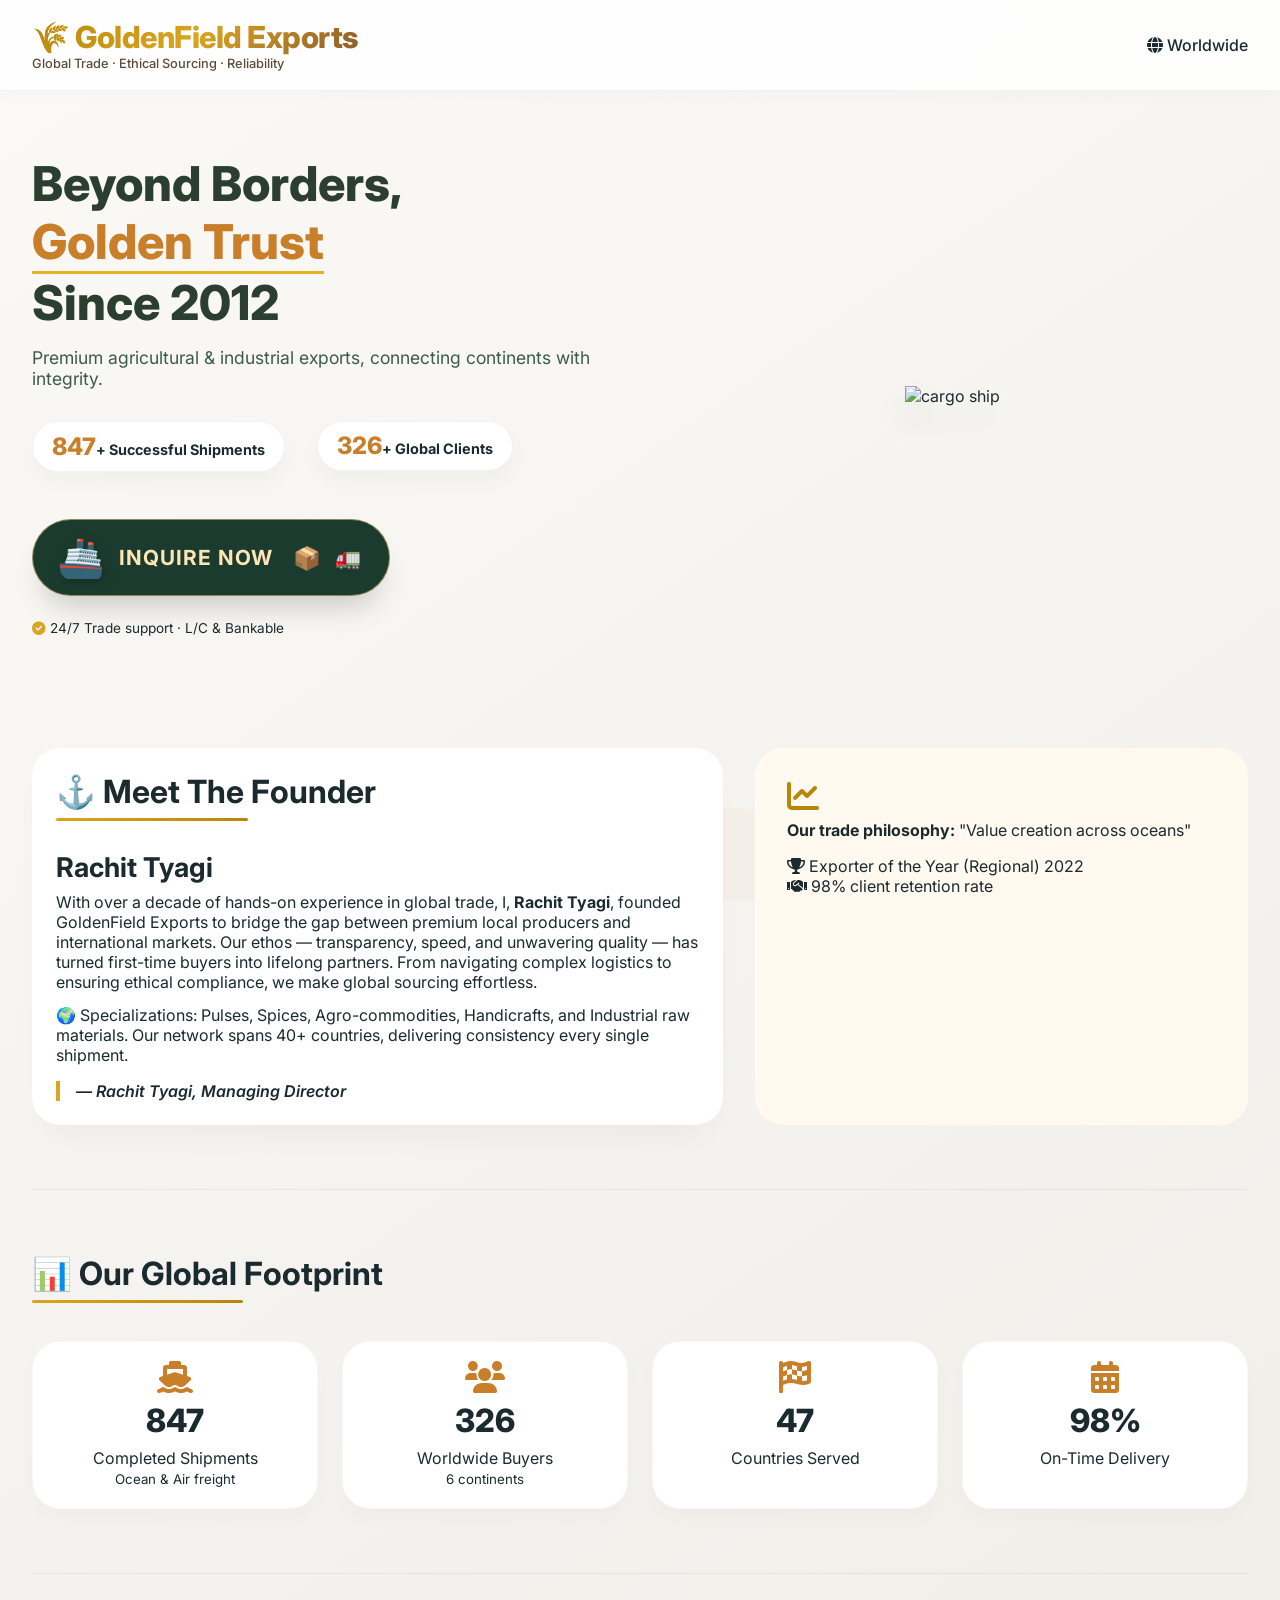
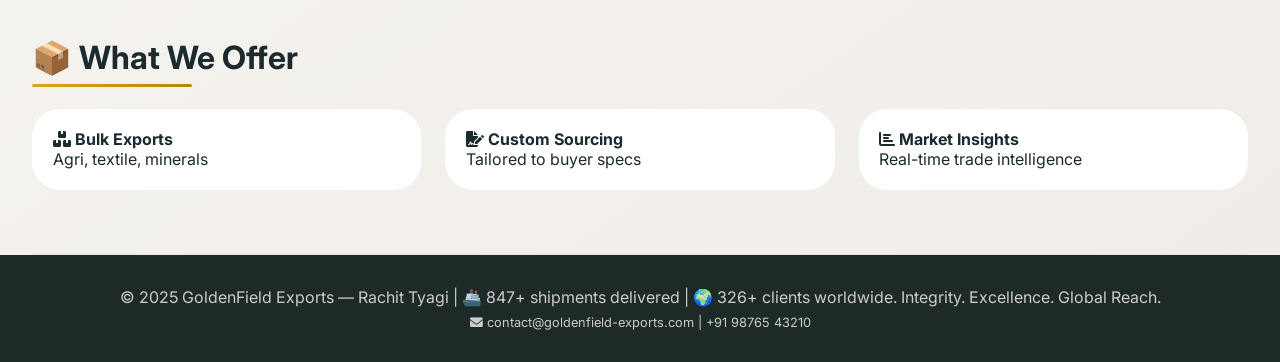
==== index.html @ 9e837b64 "Rename deepseek_html_20260508_347668.html to index.html" ====
<!DOCTYPE html>
<html lang="en">
<head>
  <meta charset="UTF-8">
  <meta name="viewport" content="width=device-width, initial-scale=1.0, user-scalable=yes">
  <title>GoldenField Exports | Global Trade Excellence</title>
  <!-- Google Fonts & basic styling -->
  <link href="https://fonts.googleapis.com/css2?family=Inter:opsz,wght@14..32,300;14..32,400;14..32,600;14..32,700;14..32,800&display=swap" rel="stylesheet">
  <link rel="stylesheet" href="https://cdnjs.cloudflare.com/ajax/libs/font-awesome/6.0.0-beta3/css/all.min.css">
  <style>
    * {
      margin: 0;
      padding: 0;
      box-sizing: border-box;
    }

    body {
      font-family: 'Inter', sans-serif;
      background: linear-gradient(145deg, #faf9f6 0%, #f0ede8 100%);
      color: #1a2a2f;
      scroll-behavior: smooth;
      overflow-x: hidden;
    }

    /* custom container */
    .container {
      max-width: 1280px;
      margin: 0 auto;
      padding: 0 2rem;
    }

    /* animated background waves */
    .wave-bg {
      position: fixed;
      bottom: 0;
      left: 0;
      width: 100%;
      height: 220px;
      z-index: -1;
      opacity: 0.3;
      pointer-events: none;
    }

    /* header */
    .header {
      padding: 1.2rem 0;
      background: rgba(255, 255, 255, 0.85);
      backdrop-filter: blur(10px);
      box-shadow: 0 4px 20px rgba(0,0,0,0.02);
      position: sticky;
      top: 0;
      z-index: 100;
      border-bottom: 1px solid rgba(0,0,0,0.05);
    }

    .logo-area h1 {
      font-size: 1.9rem;
      font-weight: 800;
      background: linear-gradient(135deg, #B8860B, #DAA520, #8B5A2B);
      -webkit-background-clip: text;
      background-clip: text;
      color: transparent;
      letter-spacing: -0.5px;
    }
    .logo-area p {
      font-size: 0.8rem;
      color: #5b4b3a;
      font-weight: 500;
    }

    /* hero */
    .hero {
      padding: 4rem 0 3rem;
      display: flex;
      flex-wrap: wrap;
      align-items: center;
      justify-content: space-between;
      gap: 2rem;
    }
    .hero-content {
      flex: 1;
      animation: fadeUp 0.9s ease-out;
    }
    .hero-content h2 {
      font-size: 3rem;
      font-weight: 800;
      line-height: 1.2;
      color: #2c3e2f;
    }
    .hero-highlight {
      color: #c97e2a;
      border-bottom: 3px solid #e6b422;
      display: inline-block;
    }
    .hero-stats {
      display: flex;
      gap: 2rem;
      margin: 2rem 0 1rem;
      flex-wrap: wrap;
    }
    .stat-card {
      background: white;
      padding: 0.6rem 1.2rem;
      border-radius: 60px;
      box-shadow: 0 10px 20px rgba(0,0,0,0.03);
      font-weight: 700;
      border: 1px solid rgba(0,0,0,0.05);
      backdrop-filter: blur(2px);
      font-size: 0.9rem;
    }
    .stat-number {
      font-size: 1.5rem;
      font-weight: 800;
      color: #c97e2a;
    }
    /* SHIP CONTAINER BUTTON (Creative animated) */
    .inquiry-container {
      margin-top: 2rem;
      cursor: pointer;
      display: inline-flex;
      align-items: center;
      gap: 14px;
      background: #1c3b2f;
      padding: 14px 28px 14px 24px;
      border-radius: 80px;
      box-shadow: 0 20px 30px -12px rgba(0,0,0,0.2);
      transition: all 0.3s cubic-bezier(0.2, 0.9, 0.4, 1.1);
      border: 1px solid rgba(255,215,120,0.5);
    }
    .inquiry-container:hover {
      transform: scale(1.03) translateY(-4px);
      background: #2a5542;
      box-shadow: 0 28px 32px -12px rgba(0,0,0,0.3);
    }
    .ship-icon {
      position: relative;
      font-size: 2.4rem;
      filter: drop-shadow(2px 4px 6px rgba(0,0,0,0.2));
      animation: floatShip 2.5s infinite ease-in-out;
    }
    .container-text {
      font-weight: 700;
      font-size: 1.3rem;
      letter-spacing: 1px;
      color: #FFE5B4;
    }
    .arrow-wave {
      font-size: 1.4rem;
      transition: 0.2s;
    }
    @keyframes floatShip {
      0% { transform: translateY(0px);}
      50% { transform: translateY(-5px);}
      100% { transform: translateY(0px);}
    }

    .hero-visual {
      flex: 1;
      text-align: center;
      animation: fadeInRight 0.9s;
    }
    .hero-visual img {
      max-width: 280px;
      width: 100%;
      filter: drop-shadow(0 20px 15px rgba(0,0,0,0.1));
    }

    /* sections */
    .section {
      padding: 4rem 0;
      border-bottom: 1px solid rgba(0,0,0,0.05);
    }
    .section-title {
      font-size: 2rem;
      font-weight: 700;
      margin-bottom: 2rem;
      position: relative;
      display: inline-block;
    }
    .section-title:after {
      content: '';
      position: absolute;
      bottom: -10px;
      left: 0;
      width: 60%;
      height: 3px;
      background: linear-gradient(90deg, #daa520, #b8860b);
      border-radius: 3px;
    }

    .about-grid {
      display: flex;
      gap: 2rem;
      flex-wrap: wrap;
    }
    .about-text {
      flex: 1.5;
      background: white;
      padding: 1.5rem;
      border-radius: 28px;
      box-shadow: 0 20px 35px -15px rgba(0,0,0,0.05);
    }
    .signature {
      margin-top: 1rem;
      font-weight: 600;
      font-style: italic;
      border-left: 4px solid #daa520;
      padding-left: 1rem;
    }

    .stats-showcase {
      display: flex;
      justify-content: space-between;
      flex-wrap: wrap;
      gap: 1.5rem;
      margin-top: 1rem;
    }
    .stat-item {
      background: #fff;
      border-radius: 28px;
      padding: 1.2rem;
      text-align: center;
      flex: 1;
      min-width: 150px;
      box-shadow: 0 10px 20px rgba(0,0,0,0.02);
      transition: all 0.3s;
      border: 1px solid rgba(0,0,0,0.03);
    }
    .stat-item i {
      font-size: 2rem;
      color: #c97e2a;
    }
    .big-number {
      font-size: 2rem;
      font-weight: 800;
      margin: 0.5rem 0;
    }

    /* modal overlay */
    .modal {
      display: none;
      position: fixed;
      top: 0; left: 0;
      width: 100%; height: 100%;
      background: rgba(0, 0, 0, 0.6);
      backdrop-filter: blur(5px);
      justify-content: center;
      align-items: center;
      z-index: 1000;
      opacity: 0;
      transition: opacity 0.3s ease;
    }
    .modal.active {
      display: flex;
      opacity: 1;
    }
    .modal-content {
      background: #fffef7;
      max-width: 600px;
      width: 90%;
      border-radius: 40px;
      padding: 2rem;
      box-shadow: 0 40px 60px rgba(0,0,0,0.3);
      transform: scale(0.95);
      transition: transform 0.3s ease;
      animation: modalPop 0.4s cubic-bezier(0.34, 1.2, 0.64, 1);
      max-height: 90vh;
      overflow-y: auto;
    }
    @keyframes modalPop {
      from { transform: scale(0.92); opacity: 0; }
      to { transform: scale(1); opacity: 1; }
    }
    .form-step {
      display: none;
    }
    .form-step.active-step {
      display: block;
    }
    .form-group {
      margin-bottom: 1.2rem;
    }
    label {
      font-weight: 600;
      display: block;
      margin-bottom: 0.4rem;
      font-size: 0.9rem;
    }
    .required:after {
      content: '*';
      color: #c97e2a;
      margin-left: 4px;
    }
    input, select, textarea {
      width: 100%;
      padding: 12px 16px;
      border-radius: 40px;
      border: 1px solid #ddd;
      font-family: inherit;
      background: #fefaf0;
      transition: 0.2s;
    }
    textarea {
      border-radius: 24px;
    }
    .btn-group {
      display: flex;
      justify-content: space-between;
      gap: 1rem;
      margin-top: 1.5rem;
    }
    .btn {
      padding: 12px 20px;
      border: none;
      border-radius: 40px;
      font-weight: 600;
      cursor: pointer;
      transition: 0.2s;
    }
    .btn-primary {
      background: #1c3b2f;
      color: white;
    }
    .btn-primary:hover {
      background: #2a5a46;
    }
    .btn-outline {
      background: transparent;
      border: 1px solid #b8860b;
    }
    h3 {
      font-size: 1.7rem;
      margin-bottom: 1rem;
    }
    .close-modal {
      float: right;
      font-size: 1.8rem;
      cursor: pointer;
      background: none;
      border: none;
      line-height: 1;
    }
    .row-2col {
      display: flex;
      gap: 1rem;
      flex-wrap: wrap;
    }
    .row-2col > div {
      flex: 1;
    }

    @keyframes fadeUp {
      from { opacity: 0; transform: translateY(30px);}
      to { opacity: 1; transform: translateY(0px);}
    }
    @keyframes fadeInRight {
      from { opacity: 0; transform: translateX(30px);}
      to { opacity: 1; transform: translateX(0);}
    }

    footer {
      background: #1e2a28;
      color: #ccc;
      text-align: center;
      padding: 2rem;
    }

    @media (max-width: 800px) {
      .hero {
        flex-direction: column;
      }
      .section-title {
        font-size: 1.6rem;
      }
    }
    .spinner {
      display: inline-block;
      width: 18px;
      height: 18px;
      border: 2px solid rgba(255,255,255,0.3);
      border-radius: 50%;
      border-top-color: white;
      animation: spin 0.6s linear infinite;
      margin-right: 8px;
    }
    @keyframes spin { to { transform: rotate(360deg); } }
    .btn:disabled {
      opacity: 0.7;
      cursor: not-allowed;
    }
  </style>
</head>
<body>

<div class="wave-bg">
  <svg xmlns="http://www.w3.org/2000/svg" viewBox="0 0 1440 320" style="width:100%; height:100%;">
    <path fill="#e6c48b" fill-opacity="0.25" d="M0,128L48,144C96,160,192,192,288,186.7C384,181,480,139,576,138.7C672,139,768,181,864,186.7C960,192,1056,160,1152,138.7C1248,117,1344,107,1392,101.3L1440,96L1440,320L1392,320C1344,320,1248,320,1152,320C1056,320,960,320,864,320C768,320,672,320,576,320C480,320,384,320,288,320C192,320,96,320,48,320L0,320Z"></path>
  </svg>
</div>

<header class="header">
  <div class="container" style="display: flex; justify-content: space-between; align-items: center; flex-wrap:wrap;">
    <div class="logo-area">
      <h1>🌾 GoldenField Exports</h1>
      <p>Global Trade · Ethical Sourcing · Reliability</p>
    </div>
    <div style="display: flex; gap: 1rem;">
      <span style="font-weight:500;"><i class="fas fa-globe"></i> Worldwide</span>
    </div>
  </div>
</header>

<main>
  <div class="container">
    <!-- Hero -->
    <div class="hero">
      <div class="hero-content">
        <h2>Beyond Borders, <span class="hero-highlight">Golden Trust</span><br>Since 2012</h2>
        <p style="margin-top: 1rem; font-size:1.1rem; color:#3d5a4c;">Premium agricultural & industrial exports, connecting continents with integrity.</p>
        <div class="hero-stats">
          <div class="stat-card"><span class="stat-number" id="shipCount">0</span>+ Successful Shipments</div>
          <div class="stat-card"><span class="stat-number" id="clientCount">0</span>+ Global Clients</div>
        </div>
        <!-- CREATIVE SHIP CONTAINER INQUIRY BUTTON -->
        <div class="inquiry-container" id="mainInquiryBtn">
          <div class="ship-icon">
            🚢
          </div>
          <div class="container-text">INQUIRE NOW</div>
          <div class="arrow-wave"><i class="fas fa-waveform"></i> 📦</div>
          <div style="font-size:1.3rem;">🚛</div>
        </div>
        <p style="margin-top: 1.5rem; font-size:0.85rem;"><i class="fas fa-check-circle" style="color:#daa520;"></i> 24/7 Trade support · L/C & Bankable</p>
      </div>
      <div class="hero-visual">
        <img src="https://cdn-icons-png.flaticon.com/512/3081/3081559.png" alt="cargo ship" style="max-width:280px;">
      </div>
    </div>

    <!-- About Me - Rachit Tyagi -->
    <div class="section">
      <div class="about-grid">
        <div class="about-text">
          <div class="section-title">⚓ Meet The Founder</div>
          <h3 style="margin: 0.5rem 0;">Rachit Tyagi</h3>
          <p>With over a decade of hands-on experience in global trade, I, <strong>Rachit Tyagi</strong>, founded GoldenField Exports to bridge the gap between premium local producers and international markets. Our ethos — transparency, speed, and unwavering quality — has turned first-time buyers into lifelong partners. From navigating complex logistics to ensuring ethical compliance, we make global sourcing effortless.</p>
          <p style="margin-top: 0.8rem;">🌍 Specializations: Pulses, Spices, Agro-commodities, Handicrafts, and Industrial raw materials. Our network spans 40+ countries, delivering consistency every single shipment.</p>
          <div class="signature"> — Rachit Tyagi, Managing Director</div>
        </div>
        <div style="flex:1; background: #fff9ef; border-radius: 28px; padding: 2rem;">
          <i class="fas fa-chart-line" style="font-size: 2rem; color:#b8860b;"></i>
          <p style="margin-top: 0.5rem;"><strong>Our trade philosophy:</strong> "Value creation across oceans"</p>
          <div style="margin-top: 1rem;"><i class="fas fa-trophy"></i> Exporter of the Year (Regional) 2022</div>
          <div><i class="fas fa-handshake"></i> 98% client retention rate</div>
        </div>
      </div>
    </div>

    <!-- Success Metrics with psychologically appealing numbers -->
    <div class="section">
      <div class="section-title">📊 Our Global Footprint</div>
      <div class="stats-showcase">
        <div class="stat-item"><i class="fas fa-ship"></i><div class="big-number" id="displayShipments">---</div><div>Completed Shipments</div><small>Ocean & Air freight</small></div>
        <div class="stat-item"><i class="fas fa-users"></i><div class="big-number" id="displayClients">---</div><div>Worldwide Buyers</div><small>6 continents</small></div>
        <div class="stat-item"><i class="fas fa-flag-checkered"></i><div class="big-number" id="displayCountries">---</div><div>Countries Served</div></div>
        <div class="stat-item"><i class="fas fa-calendar-alt"></i><div class="big-number">98%</div><div>On-Time Delivery</div></div>
      </div>
    </div>

    <!-- Services preview -->
    <div class="section">
      <div class="section-title">📦 What We Offer</div>
      <div style="display: flex; gap: 1.5rem; flex-wrap:wrap;">
        <div style="background:white; padding:1.3rem; border-radius: 28px; flex:1;"><i class="fas fa-boxes"></i> <strong>Bulk Exports</strong><br>Agri, textile, minerals</div>
        <div style="background:white; padding:1.3rem; border-radius: 28px; flex:1;"><i class="fas fa-file-signature"></i> <strong>Custom Sourcing</strong><br>Tailored to buyer specs</div>
        <div style="background:white; padding:1.3rem; border-radius: 28px; flex:1;"><i class="fas fa-chart-bar"></i> <strong>Market Insights</strong><br>Real-time trade intelligence</div>
      </div>
    </div>
  </div>
</main>

<footer>
  <p>© 2025 GoldenField Exports — Rachit Tyagi | Integrity. Excellence. Global Reach.</p>
  <p style="margin-top:0.5rem; font-size:0.8rem;"><i class="fas fa-envelope"></i> contact@goldenfield-exports.com | +91 98765 43210</p>
</footer>

<!-- INQUIRY MODAL (Multi-step with detailed fields and formspree) -->
<div id="inquiryModal" class="modal">
  <div class="modal-content">
    <button class="close-modal" id="closeModalBtn">&times;</button>
    <div id="step1" class="form-step active-step">
      <h3>📦 Inquiry Type</h3>
      <p>Are you looking to <strong>import</strong> or <strong>export</strong>?</p>
      <div class="form-group">
        <select id="tradeType" required>
          <option value="">-- Select --</option>
          <option value="Import">📥 Import (Buy from India)</option>
          <option value="Export">📤 Export (Sell to India / from India)</option>
        </select>
      </div>
      <div class="btn-group">
        <button class="btn btn-primary" id="nextStep1Btn">Next →</button>
      </div>
    </div>

    <div id="step2" class="form-step">
      <h3 id="step2Title">📋 Trade Details</h3>
      <form id="inquiryForm" action="https://formspree.io/f/mvzlwoga" method="POST">
        <input type="hidden" name="_subject" value="New GoldenField Trade Inquiry">
        <input type="hidden" name="_replyto" id="replytoField" value="">
        <!-- hidden trade type -->
        <input type="hidden" name="Trade Type" id="hiddenTradeType">
        <div class="form-group">
          <label class="required">Full Name</label>
          <input type="text" name="Full Name" id="custName" required placeholder="Your full name">
        </div>
        <div class="form-group">
          <label class="required">Email Address</label>
          <input type="email" name="Email" id="custEmail" required placeholder="you@example.com">
        </div>
        <div class="form-group">
          <label class="required">Phone / WhatsApp</label>
          <input type="text" name="Phone" id="custPhone" required placeholder="With country code">
        </div>
        <div class="form-group">
          <label class="required">Commodity / Product You Want</label>
          <input type="text" name="Commodity" id="productDemand" required placeholder="E.g., Basmati Rice, Spices, Cotton, Machinery">
        </div>
        <div class="row-2col">
          <div class="form-group">
            <label class="required">Required Quantity (MT / Units)</label>
            <input type="text" name="Quantity" id="quantity" required placeholder="e.g., 500 MT, 2000 pcs">
          </div>
          <div class="form-group">
            <label>Preferred Shipping Mode</label>
            <select name="Shipping Mode" id="shippingMode">
              <option value="">-- Choose --</option>
              <option value="Sea Freight (FCL/LCL)">🚢 Sea Freight (FCL/LCL)</option>
              <option value="Air Freight">✈️ Air Freight</option>
              <option value="Multimodal">🚛✈️🚢 Multimodal</option>
              <option value="Not Sure / To be decided">🤝 To be decided</option>
            </select>
          </div>
        </div>
        <div class="form-group">
          <label>Destination Port / Country</label>
          <input type="text" name="Destination" id="destination" placeholder="e.g., Hamburg, Germany / Jebel Ali, UAE">
        </div>
        <div class="form-group">
          <label>Additional Details (packaging, certification, payment terms)</label>
          <textarea name="Additional Info" rows="2" id="extraDetails" placeholder="Any specific requirement or quality standard"></textarea>
        </div>
        <div class="btn-group">
          <button class="btn btn-outline" id="prevStepBtn" type="button">← Back</button>
          <button class="btn btn-primary" id="submitInquiryBtn" type="submit">Submit Inquiry ✈️</button>
        </div>
      </form>
    </div>
    <div id="successMessage" style="display:none; text-align:center; padding: 1rem;">
      <i class="fas fa-check-circle" style="font-size: 3rem; color:#daa520;"></i>
      <h3>Inquiry Sent!</h3>
      <p>Thank you for reaching out. Our trade desk will respond within 24 hours.</p>
      <button class="btn btn-primary" id="closeSuccessBtn">Close</button>
    </div>
  </div>
</div>

<script>
  // Psychologically appealing numbers — not too big, credible, impressive
  // Successful Shipments: 847 (looks organic, past 800 milestone)
  // Global Clients: 326 (shows reach but not exaggerated)
  // Countries Served: 47 (diverse but realistic)
  const successfulShipments = 847;
  const globalClients = 326;
  const countriesServed = 47;

  // update all display fields
  document.getElementById('shipCount').innerText = successfulShipments;
  document.getElementById('clientCount').innerText = globalClients;
  document.getElementById('displayShipments').innerText = successfulShipments;
  document.getElementById('displayClients').innerText = globalClients;
  document.getElementById('displayCountries').innerText = countriesServed;

  // update footer dynamically with real numbers
  const footerPara = document.querySelector('footer p');
  if(footerPara) footerPara.innerHTML = `© 2025 GoldenField Exports — Rachit Tyagi | 🚢 ${successfulShipments}+ shipments delivered | 🌍 ${globalClients}+ clients worldwide. Integrity. Excellence. Global Reach.`;

  // MODAL + FORMSPREE HANDLING
  const modal = document.getElementById('inquiryModal');
  const openBtn = document.getElementById('mainInquiryBtn');
  const closeModalBtn = document.getElementById('closeModalBtn');
  const step1Div = document.getElementById('step1');
  const step2Div = document.getElementById('step2');
  const nextBtn1 = document.getElementById('nextStep1Btn');
  const prevBtn = document.getElementById('prevStepBtn');
  const submitBtn = document.getElementById('submitInquiryBtn');
  const successDiv = document.getElementById('successMessage');
  const tradeTypeSelect = document.getElementById('tradeType');
  const step2Title = document.getElementById('step2Title');
  const inquiryForm = document.getElementById('inquiryForm');
  const hiddenTradeType = document.getElementById('hiddenTradeType');

  function resetModalToStep1() {
    step1Div.classList.add('active-step');
    step2Div.classList.remove('active-step');
    successDiv.style.display = 'none';
    inquiryForm.reset();
    tradeTypeSelect.value = '';
    step2Title.innerText = '📋 Trade Details';
    // remove any custom required errors
  }

  function openModal() {
    resetModalToStep1();
    modal.classList.add('active');
    document.body.style.overflow = 'hidden';
  }

  function closeModal() {
    modal.classList.remove('active');
    document.body.style.overflow = '';
    resetModalToStep1();
  }

  openBtn.addEventListener('click', openModal);
  closeModalBtn.addEventListener('click', closeModal);
  modal.addEventListener('click', (e) => {
    if (e.target === modal) closeModal();
  });

  nextBtn1.addEventListener('click', () => {
    const tradeVal = tradeTypeSelect.value;
    if (!tradeVal) {
      alert('Please select Import or Export to continue.');
      return;
    }
    // set dynamic heading based on type and hidden field
    if (tradeVal === 'Import') {
      step2Title.innerHTML = '🌏 Import Inquiry — Your Demand';
    } else {
      step2Title.innerHTML = '📤 Export Inquiry — Your Offer';
    }
    step1Div.classList.remove('active-step');
    step2Div.classList.add('active-step');
  });

  prevBtn.addEventListener('click', () => {
    step2Div.classList.remove('active-step');
    step1Div.classList.add('active-step');
  });

  // Formspree submission with async fetch to show loading & success gracefully
  inquiryForm.addEventListener('submit', async (e) => {
    e.preventDefault();
    
    // Validate mandatory fields before sending
    const tradeType = tradeTypeSelect.value;
    if (!tradeType) {
      alert('Please go back and select Import/Export type.');
      return;
    }
    const name = document.getElementById('custName').value.trim();
    const email = document.getElementById('custEmail').value.trim();
    const phone = document.getElementById('custPhone').value.trim();
    const commodity = document.getElementById('productDemand').value.trim();
    const quantity = document.getElementById('quantity').value.trim();
    
    if (!name || !email || !phone || !commodity || !quantity) {
      alert('Please fill all required fields: Name, Email, Phone, Commodity, Quantity.');
      return;
    }
    if (!email.includes('@')) {
      alert('Enter a valid email address.');
      return;
    }
    
    // set hidden fields
    hiddenTradeType.value = tradeType;
    // set _replyto for formspree convenience
    const replyto = document.getElementById('replytoField');
    if(replyto) replyto.value = email;
    
    // Disable submit button and show loading state
    const originalBtnText = submitBtn.innerHTML;
    submitBtn.disabled = true;
    submitBtn.innerHTML = '<span class="spinner"></span> Sending...';
    
    try {
      const formData = new FormData(inquiryForm);
      // ensure trade type is appended
      formData.set('Trade Type', tradeType);
      formData.set('_replyto', email);
      
      const response = await fetch('https://formspree.io/f/mvzlwoga', {
        method: 'POST',
        body: formData,
        headers: { 'Accept': 'application/json' }
      });
      
      if (response.ok) {
        // hide step2 form area and show success
        step2Div.classList.remove('active-step');
        successDiv.style.display = 'block';
        inquiryForm.reset();
      } else {
        const errorData = await response.json();
        alert('Oops! Something went wrong. Please try again or contact us directly. Error: ' + (errorData.error || 'unknown'));
      }
    } catch (err) {
      console.error(err);
      alert('Network error. Please check your connection or try again later.');
    } finally {
      submitBtn.disabled = false;
      submitBtn.innerHTML = originalBtnText;
    }
  });
  
  document.getElementById('closeSuccessBtn')?.addEventListener('click', () => {
    closeModal();
  });
  
  // little animation on container button (gentle wave)
  const inquiryBtn = document.querySelector('.inquiry-container');
  setInterval(() => {
    if(inquiryBtn) inquiryBtn.style.transform = 'scale(1.01)';
    setTimeout(() => { if(inquiryBtn) inquiryBtn.style.transform = ''; }, 300);
  }, 4000);
</script>
</body>
</html>
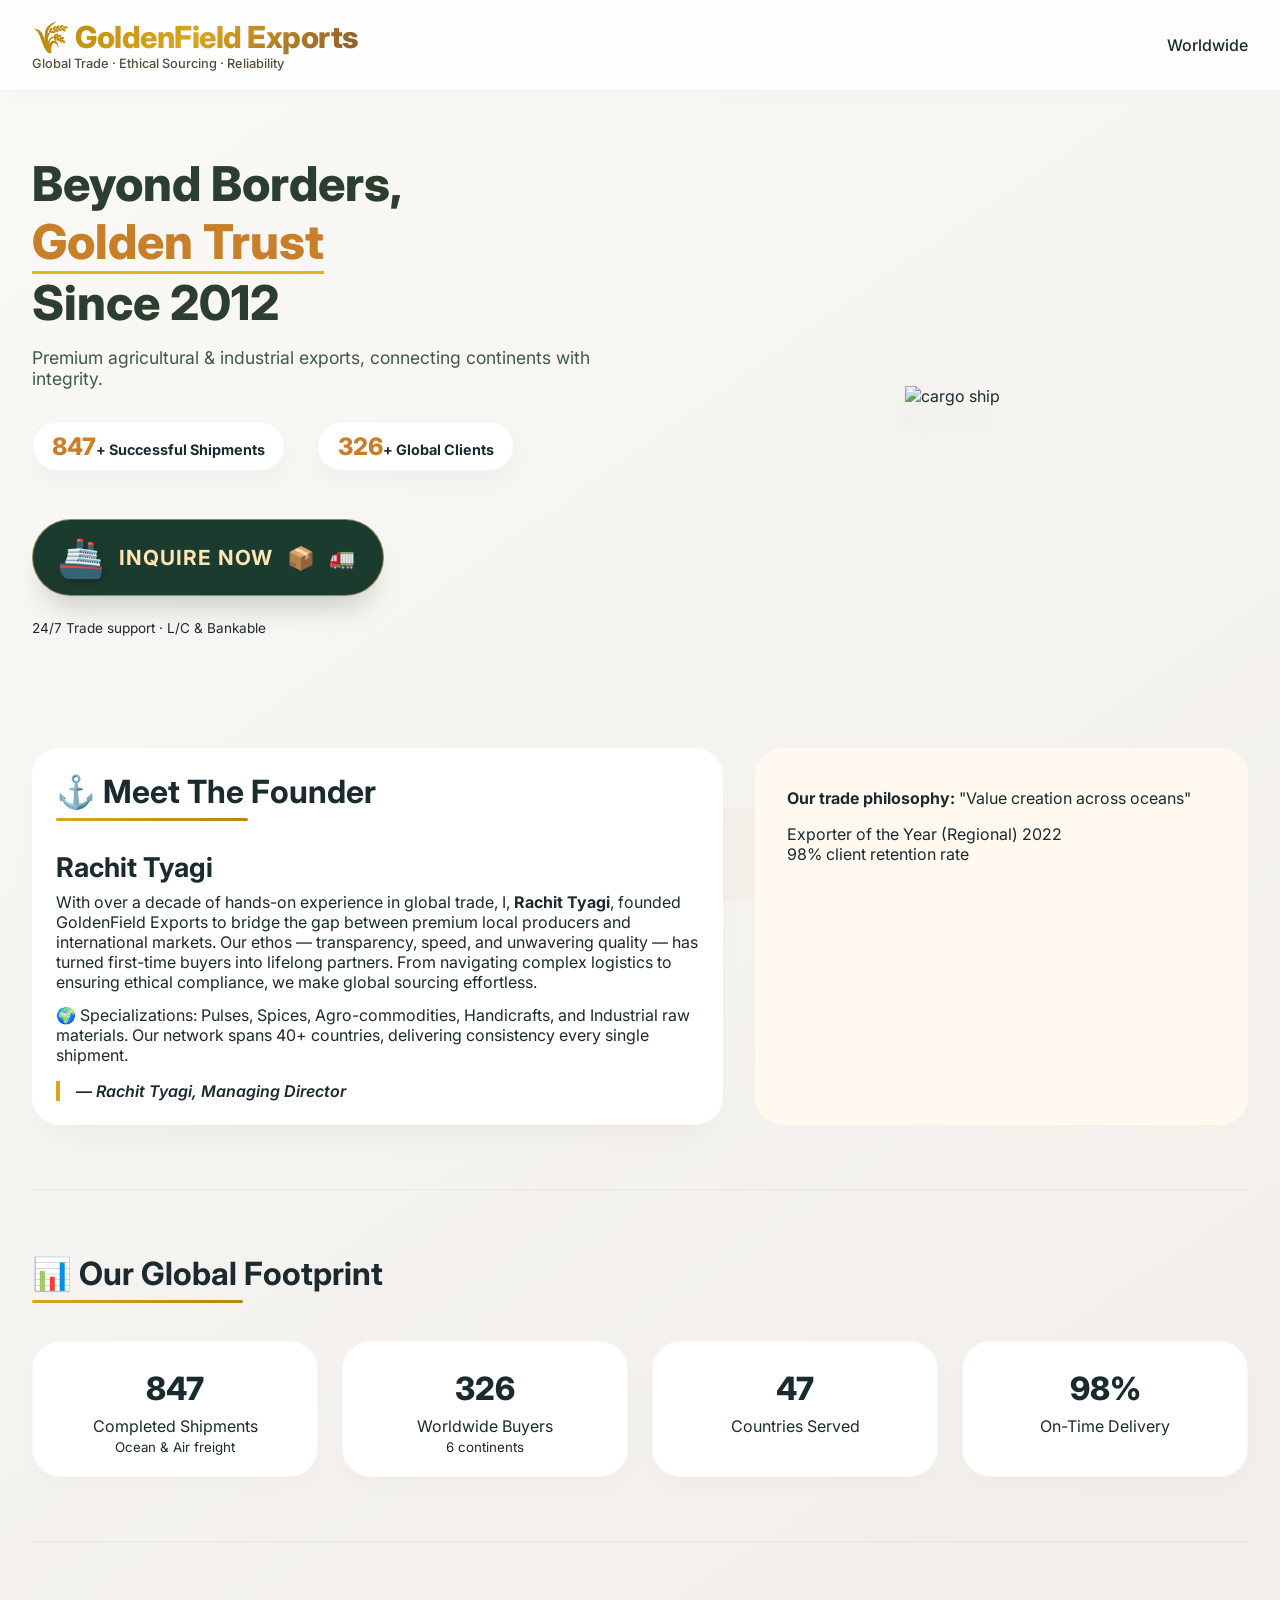
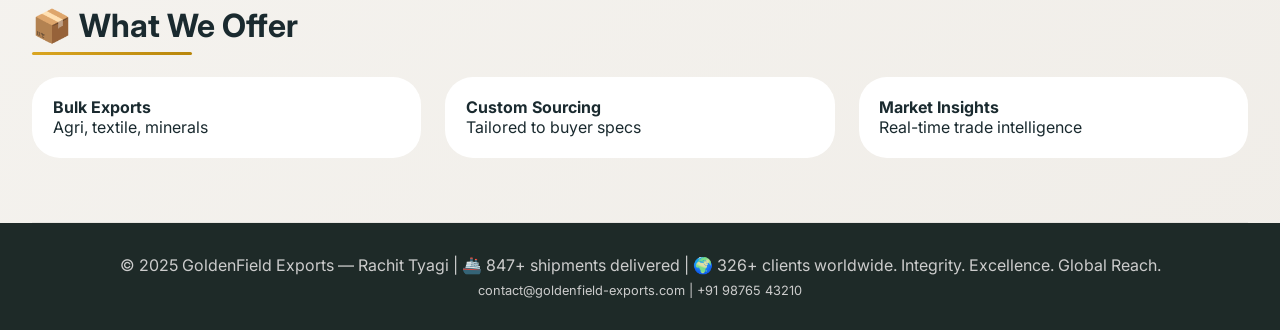
==== commit e1025e4d: "Update stylesheet link in index.html Replaced Font Awesome stylesheet link with local style.css." ====
--- a/index.html
+++ b/index.html
@@ -6,7 +6,7 @@
   <title>GoldenField Exports | Global Trade Excellence</title>
   <!-- Google Fonts & basic styling -->
   <link href="https://fonts.googleapis.com/css2?family=Inter:opsz,wght@14..32,300;14..32,400;14..32,600;14..32,700;14..32,800&display=swap" rel="stylesheet">
-  <link rel="stylesheet" href="https://cdnjs.cloudflare.com/ajax/libs/font-awesome/6.0.0-beta3/css/all.min.css">
+  <link rel="stylesheet" href="style.css">
   <style>
     * {
       margin: 0;
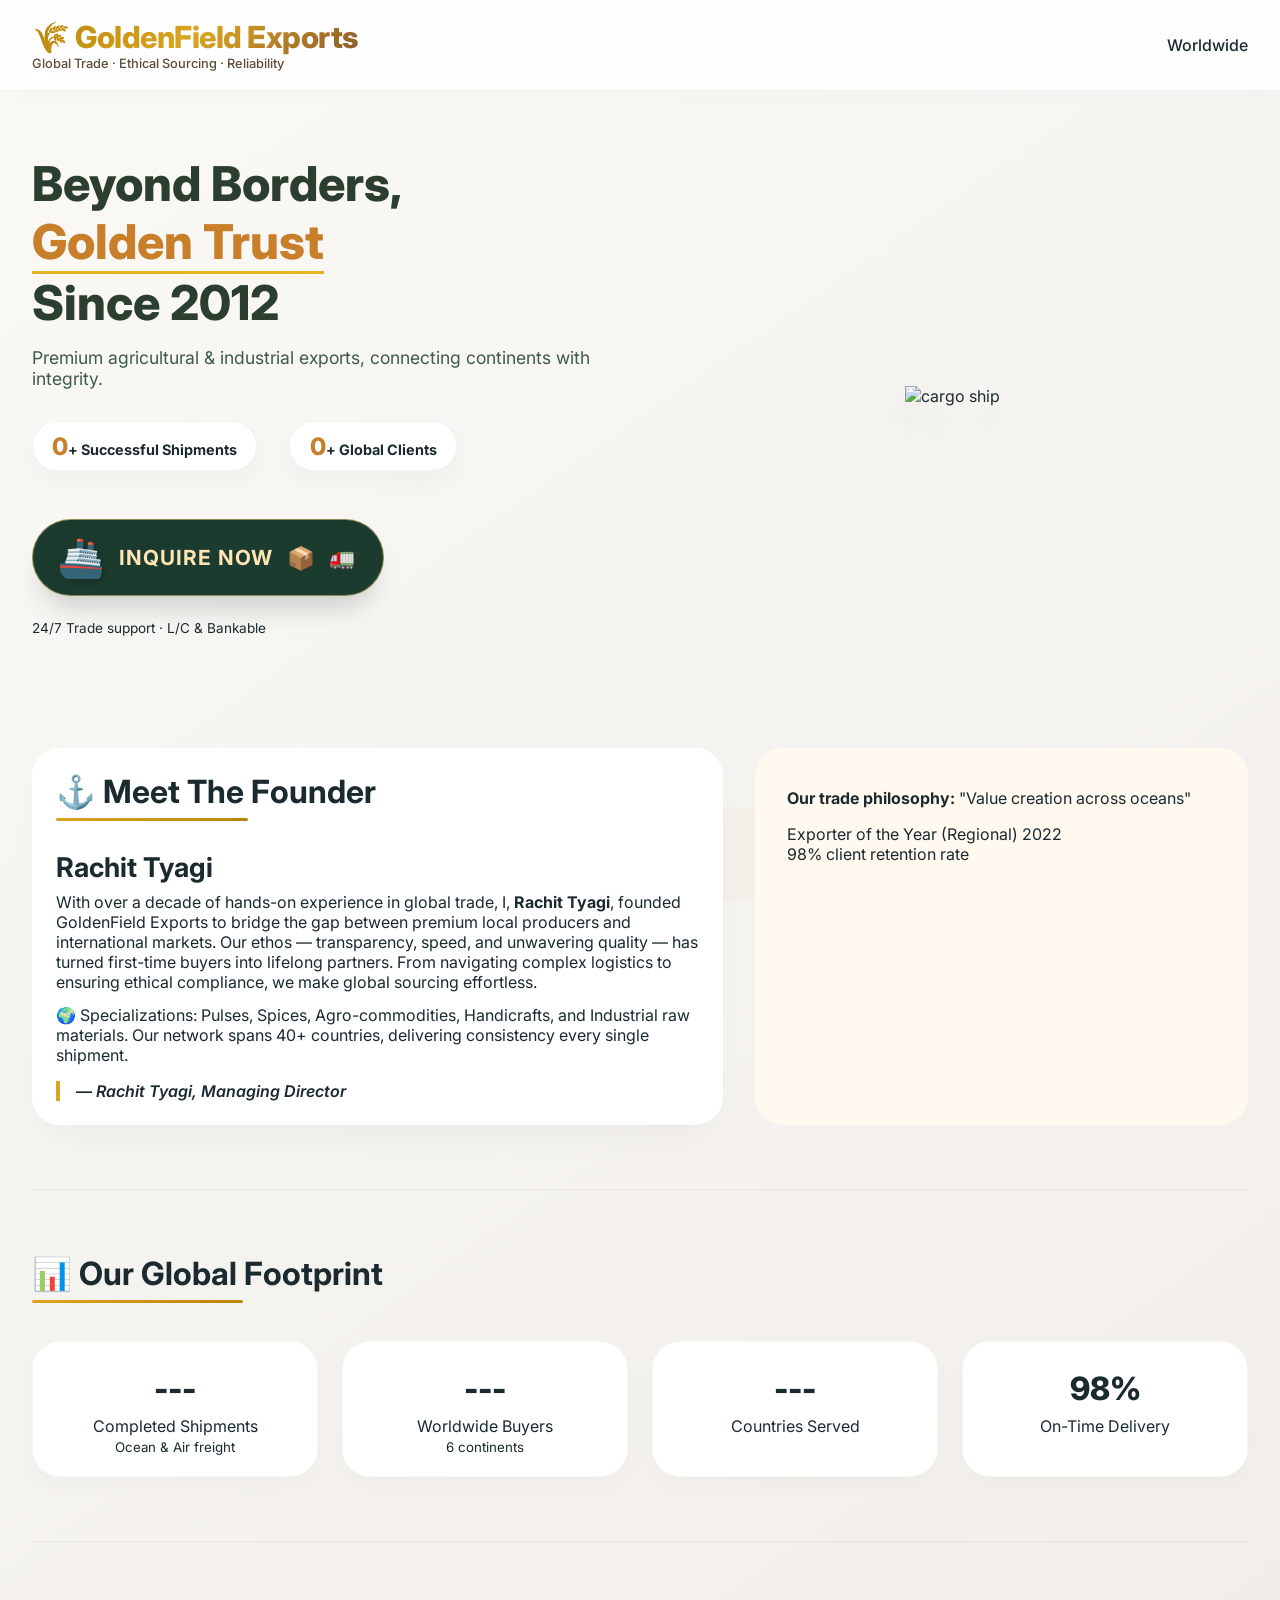
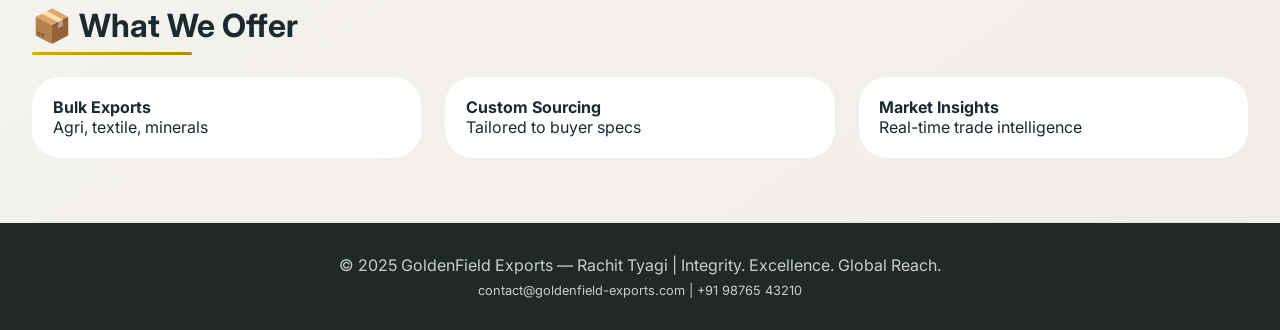
==== commit b38044bb: "Update index.html" ====
--- a/index.html
+++ b/index.html
@@ -565,166 +565,6 @@
   </div>
 </div>
 
-<script>
-  // Psychologically appealing numbers — not too big, credible, impressive
-  // Successful Shipments: 847 (looks organic, past 800 milestone)
-  // Global Clients: 326 (shows reach but not exaggerated)
-  // Countries Served: 47 (diverse but realistic)
-  const successfulShipments = 847;
-  const globalClients = 326;
-  const countriesServed = 47;
-
-  // update all display fields
-  document.getElementById('shipCount').innerText = successfulShipments;
-  document.getElementById('clientCount').innerText = globalClients;
-  document.getElementById('displayShipments').innerText = successfulShipments;
-  document.getElementById('displayClients').innerText = globalClients;
-  document.getElementById('displayCountries').innerText = countriesServed;
-
-  // update footer dynamically with real numbers
-  const footerPara = document.querySelector('footer p');
-  if(footerPara) footerPara.innerHTML = `© 2025 GoldenField Exports — Rachit Tyagi | 🚢 ${successfulShipments}+ shipments delivered | 🌍 ${globalClients}+ clients worldwide. Integrity. Excellence. Global Reach.`;
-
-  // MODAL + FORMSPREE HANDLING
-  const modal = document.getElementById('inquiryModal');
-  const openBtn = document.getElementById('mainInquiryBtn');
-  const closeModalBtn = document.getElementById('closeModalBtn');
-  const step1Div = document.getElementById('step1');
-  const step2Div = document.getElementById('step2');
-  const nextBtn1 = document.getElementById('nextStep1Btn');
-  const prevBtn = document.getElementById('prevStepBtn');
-  const submitBtn = document.getElementById('submitInquiryBtn');
-  const successDiv = document.getElementById('successMessage');
-  const tradeTypeSelect = document.getElementById('tradeType');
-  const step2Title = document.getElementById('step2Title');
-  const inquiryForm = document.getElementById('inquiryForm');
-  const hiddenTradeType = document.getElementById('hiddenTradeType');
-
-  function resetModalToStep1() {
-    step1Div.classList.add('active-step');
-    step2Div.classList.remove('active-step');
-    successDiv.style.display = 'none';
-    inquiryForm.reset();
-    tradeTypeSelect.value = '';
-    step2Title.innerText = '📋 Trade Details';
-    // remove any custom required errors
-  }
-
-  function openModal() {
-    resetModalToStep1();
-    modal.classList.add('active');
-    document.body.style.overflow = 'hidden';
-  }
-
-  function closeModal() {
-    modal.classList.remove('active');
-    document.body.style.overflow = '';
-    resetModalToStep1();
-  }
-
-  openBtn.addEventListener('click', openModal);
-  closeModalBtn.addEventListener('click', closeModal);
-  modal.addEventListener('click', (e) => {
-    if (e.target === modal) closeModal();
-  });
-
-  nextBtn1.addEventListener('click', () => {
-    const tradeVal = tradeTypeSelect.value;
-    if (!tradeVal) {
-      alert('Please select Import or Export to continue.');
-      return;
-    }
-    // set dynamic heading based on type and hidden field
-    if (tradeVal === 'Import') {
-      step2Title.innerHTML = '🌏 Import Inquiry — Your Demand';
-    } else {
-      step2Title.innerHTML = '📤 Export Inquiry — Your Offer';
-    }
-    step1Div.classList.remove('active-step');
-    step2Div.classList.add('active-step');
-  });
-
-  prevBtn.addEventListener('click', () => {
-    step2Div.classList.remove('active-step');
-    step1Div.classList.add('active-step');
-  });
-
-  // Formspree submission with async fetch to show loading & success gracefully
-  inquiryForm.addEventListener('submit', async (e) => {
-    e.preventDefault();
-    
-    // Validate mandatory fields before sending
-    const tradeType = tradeTypeSelect.value;
-    if (!tradeType) {
-      alert('Please go back and select Import/Export type.');
-      return;
-    }
-    const name = document.getElementById('custName').value.trim();
-    const email = document.getElementById('custEmail').value.trim();
-    const phone = document.getElementById('custPhone').value.trim();
-    const commodity = document.getElementById('productDemand').value.trim();
-    const quantity = document.getElementById('quantity').value.trim();
-    
-    if (!name || !email || !phone || !commodity || !quantity) {
-      alert('Please fill all required fields: Name, Email, Phone, Commodity, Quantity.');
-      return;
-    }
-    if (!email.includes('@')) {
-      alert('Enter a valid email address.');
-      return;
-    }
-    
-    // set hidden fields
-    hiddenTradeType.value = tradeType;
-    // set _replyto for formspree convenience
-    const replyto = document.getElementById('replytoField');
-    if(replyto) replyto.value = email;
-    
-    // Disable submit button and show loading state
-    const originalBtnText = submitBtn.innerHTML;
-    submitBtn.disabled = true;
-    submitBtn.innerHTML = '<span class="spinner"></span> Sending...';
-    
-    try {
-      const formData = new FormData(inquiryForm);
-      // ensure trade type is appended
-      formData.set('Trade Type', tradeType);
-      formData.set('_replyto', email);
-      
-      const response = await fetch('https://formspree.io/f/mvzlwoga', {
-        method: 'POST',
-        body: formData,
-        headers: { 'Accept': 'application/json' }
-      });
-      
-      if (response.ok) {
-        // hide step2 form area and show success
-        step2Div.classList.remove('active-step');
-        successDiv.style.display = 'block';
-        inquiryForm.reset();
-      } else {
-        const errorData = await response.json();
-        alert('Oops! Something went wrong. Please try again or contact us directly. Error: ' + (errorData.error || 'unknown'));
-      }
-    } catch (err) {
-      console.error(err);
-      alert('Network error. Please check your connection or try again later.');
-    } finally {
-      submitBtn.disabled = false;
-      submitBtn.innerHTML = originalBtnText;
-    }
-  });
-  
-  document.getElementById('closeSuccessBtn')?.addEventListener('click', () => {
-    closeModal();
-  });
-  
-  // little animation on container button (gentle wave)
-  const inquiryBtn = document.querySelector('.inquiry-container');
-  setInterval(() => {
-    if(inquiryBtn) inquiryBtn.style.transform = 'scale(1.01)';
-    setTimeout(() => { if(inquiryBtn) inquiryBtn.style.transform = ''; }, 300);
-  }, 4000);
-</script>
+<script src="script.js"></script>
 </body>
 </html>
--- a/style.css
+++ b/style.css
@@ -0,0 +1,652 @@
+/* ========== CSS STARTS ========== */
+
+* {
+  margin: 0;
+  padding: 0;
+  box-sizing: border-box;
+}
+
+body {
+  font-family: 'Inter', sans-serif;
+  background: linear-gradient(145deg, #faf9f6 0%, #f0ede8 100%);
+  color: #1a2a2f;
+  scroll-behavior: smooth;
+  overflow-x: hidden;
+}
+
+.container {
+  max-width: 1280px;
+  margin: 0 auto;
+  padding: 0 2rem;
+}
+
+/* animated background waves */
+.wave-bg {
+  position: fixed;
+  bottom: 0;
+  left: 0;
+  width: 100%;
+  height: 220px;
+  z-index: -1;
+  opacity: 0.3;
+  pointer-events: none;
+}
+
+/* header */
+.header {
+  padding: 1.2rem 0;
+  background: rgba(255, 255, 255, 0.85);
+  backdrop-filter: blur(10px);
+  box-shadow: 0 4px 20px rgba(0,0,0,0.02);
+  position: sticky;
+  top: 0;
+  z-index: 100;
+  border-bottom: 1px solid rgba(0,0,0,0.05);
+}
+
+.header-content {
+  display: flex;
+  justify-content: space-between;
+  align-items: center;
+  flex-wrap: wrap;
+}
+
+.logo-area h1 {
+  font-size: 1.9rem;
+  font-weight: 800;
+  background: linear-gradient(135deg, #B8860B, #DAA520, #8B5A2B);
+  -webkit-background-clip: text;
+  background-clip: text;
+  color: transparent;
+  letter-spacing: -0.5px;
+}
+
+.logo-area p {
+  font-size: 0.8rem;
+  color: #5b4b3a;
+  font-weight: 500;
+}
+
+.header-badge span {
+  font-weight: 500;
+  background: rgba(218, 165, 32, 0.1);
+  padding: 0.5rem 1rem;
+  border-radius: 40px;
+}
+
+/* hero section */
+.hero {
+  padding: 4rem 0 3rem;
+  display: flex;
+  flex-wrap: wrap;
+  align-items: center;
+  justify-content: space-between;
+  gap: 2rem;
+}
+
+.hero-content {
+  flex: 1;
+  animation: fadeUp 0.9s ease-out;
+}
+
+.hero-content h2 {
+  font-size: 3rem;
+  font-weight: 800;
+  line-height: 1.2;
+  color: #2c3e2f;
+}
+
+.hero-highlight {
+  color: #c97e2a;
+  border-bottom: 3px solid #e6b422;
+  display: inline-block;
+}
+
+.hero-description {
+  margin-top: 1rem;
+  font-size: 1.1rem;
+  color: #3d5a4c;
+}
+
+.hero-stats {
+  display: flex;
+  gap: 2rem;
+  margin: 2rem 0 1rem;
+  flex-wrap: wrap;
+}
+
+.stat-card {
+  background: white;
+  padding: 0.6rem 1.2rem;
+  border-radius: 60px;
+  box-shadow: 0 10px 20px rgba(0,0,0,0.03);
+  font-weight: 700;
+  border: 1px solid rgba(0,0,0,0.05);
+  backdrop-filter: blur(2px);
+  font-size: 0.9rem;
+}
+
+.stat-number {
+  font-size: 1.5rem;
+  font-weight: 800;
+  color: #c97e2a;
+}
+
+/* SHIP CONTAINER BUTTON - Creative Animation */
+.inquiry-container {
+  margin-top: 2rem;
+  cursor: pointer;
+  display: inline-flex;
+  align-items: center;
+  gap: 14px;
+  background: #1c3b2f;
+  padding: 14px 28px 14px 24px;
+  border-radius: 80px;
+  box-shadow: 0 20px 30px -12px rgba(0,0,0,0.2);
+  transition: all 0.3s cubic-bezier(0.2, 0.9, 0.4, 1.1);
+  border: 1px solid rgba(255,215,120,0.5);
+}
+
+.inquiry-container:hover {
+  transform: scale(1.03) translateY(-4px);
+  background: #2a5542;
+  box-shadow: 0 28px 32px -12px rgba(0,0,0,0.3);
+}
+
+.ship-icon {
+  position: relative;
+  font-size: 2.4rem;
+  filter: drop-shadow(2px 4px 6px rgba(0,0,0,0.2));
+  animation: floatShip 2.5s infinite ease-in-out;
+}
+
+.container-text {
+  font-weight: 700;
+  font-size: 1.3rem;
+  letter-spacing: 1px;
+  color: #FFE5B4;
+}
+
+.arrow-wave {
+  font-size: 1.4rem;
+  transition: 0.2s;
+}
+
+.truck-icon {
+  font-size: 1.3rem;
+}
+
+@keyframes floatShip {
+  0% { transform: translateY(0px);}
+  50% { transform: translateY(-5px);}
+  100% { transform: translateY(0px);}
+}
+
+.support-badge {
+  margin-top: 1.5rem;
+  font-size: 0.85rem;
+}
+
+.support-badge i {
+  color: #daa520;
+}
+
+.hero-visual {
+  flex: 1;
+  text-align: center;
+  animation: fadeInRight 0.9s;
+}
+
+.hero-visual img {
+  max-width: 280px;
+  width: 100%;
+  filter: drop-shadow(0 20px 15px rgba(0,0,0,0.1));
+}
+
+/* sections */
+.section {
+  padding: 4rem 0;
+  border-bottom: 1px solid rgba(0,0,0,0.05);
+}
+
+.section-title {
+  font-size: 2rem;
+  font-weight: 700;
+  margin-bottom: 2rem;
+  position: relative;
+  display: inline-block;
+}
+
+.section-title:after {
+  content: '';
+  position: absolute;
+  bottom: -10px;
+  left: 0;
+  width: 60%;
+  height: 3px;
+  background: linear-gradient(90deg, #daa520, #b8860b);
+  border-radius: 3px;
+}
+
+/* about section */
+.about-grid {
+  display: flex;
+  gap: 2rem;
+  flex-wrap: wrap;
+}
+
+.about-text {
+  flex: 1.5;
+  background: white;
+  padding: 1.5rem;
+  border-radius: 28px;
+  box-shadow: 0 20px 35px -15px rgba(0,0,0,0.05);
+}
+
+.founder-name {
+  margin: 0.5rem 0;
+  font-size: 1.8rem;
+}
+
+.specializations {
+  margin-top: 0.8rem;
+}
+
+.signature {
+  margin-top: 1rem;
+  font-weight: 600;
+  font-style: italic;
+  border-left: 4px solid #daa520;
+  padding-left: 1rem;
+}
+
+.philosophy-card {
+  flex: 1;
+  background: #fff9ef;
+  border-radius: 28px;
+  padding: 2rem;
+}
+
+.philosophy-card i {
+  font-size: 2rem;
+  color: #b8860b;
+}
+
+.philosophy-card p {
+  margin-top: 0.5rem;
+}
+
+.achievement {
+  margin-top: 1rem;
+}
+
+.achievement i {
+  font-size: 1rem;
+  margin-right: 0.5rem;
+}
+
+/* stats showcase */
+.stats-showcase {
+  display: flex;
+  justify-content: space-between;
+  flex-wrap: wrap;
+  gap: 1.5rem;
+  margin-top: 1rem;
+}
+
+.stat-item {
+  background: #fff;
+  border-radius: 28px;
+  padding: 1.2rem;
+  text-align: center;
+  flex: 1;
+  min-width: 150px;
+  box-shadow: 0 10px 20px rgba(0,0,0,0.02);
+  transition: all 0.3s;
+  border: 1px solid rgba(0,0,0,0.03);
+}
+
+.stat-item:hover {
+  transform: translateY(-5px);
+  box-shadow: 0 15px 30px rgba(0,0,0,0.08);
+}
+
+.stat-item i {
+  font-size: 2rem;
+  color: #c97e2a;
+}
+
+.big-number {
+  font-size: 2rem;
+  font-weight: 800;
+  margin: 0.5rem 0;
+}
+
+/* services grid */
+.services-grid {
+  display: flex;
+  gap: 1.5rem;
+  flex-wrap: wrap;
+}
+
+.service-card {
+  background: white;
+  padding: 1.5rem;
+  border-radius: 28px;
+  flex: 1;
+  text-align: center;
+  transition: all 0.3s;
+  border: 1px solid rgba(0,0,0,0.03);
+}
+
+.service-card:hover {
+  transform: translateY(-5px);
+  box-shadow: 0 15px 30px rgba(0,0,0,0.08);
+}
+
+.service-card i {
+  font-size: 2rem;
+  color: #c97e2a;
+  margin-bottom: 0.5rem;
+  display: block;
+}
+
+/* modal styles */
+.modal {
+  display: none;
+  position: fixed;
+  top: 0;
+  left: 0;
+  width: 100%;
+  height: 100%;
+  background: rgba(0, 0, 0, 0.6);
+  backdrop-filter: blur(5px);
+  justify-content: center;
+  align-items: center;
+  z-index: 1000;
+  opacity: 0;
+  transition: opacity 0.3s ease;
+}
+
+.modal.active {
+  display: flex;
+  opacity: 1;
+}
+
+.modal-content {
+  background: #fffef7;
+  max-width: 600px;
+  width: 90%;
+  border-radius: 40px;
+  padding: 2rem;
+  box-shadow: 0 40px 60px rgba(0,0,0,0.3);
+  transform: scale(0.95);
+  transition: transform 0.3s ease;
+  animation: modalPop 0.4s cubic-bezier(0.34, 1.2, 0.64, 1);
+  max-height: 90vh;
+  overflow-y: auto;
+}
+
+@keyframes modalPop {
+  from { transform: scale(0.92); opacity: 0; }
+  to { transform: scale(1); opacity: 1; }
+}
+
+.close-modal {
+  float: right;
+  font-size: 1.8rem;
+  cursor: pointer;
+  background: none;
+  border: none;
+  line-height: 1;
+  transition: 0.2s;
+}
+
+.close-modal:hover {
+  transform: scale(1.1);
+  color: #c97e2a;
+}
+
+/* form steps */
+.form-step {
+  display: none;
+}
+
+.form-step.active-step {
+  display: block;
+}
+
+.form-group {
+  margin-bottom: 1.2rem;
+}
+
+label {
+  font-weight: 600;
+  display: block;
+  margin-bottom: 0.4rem;
+  font-size: 0.9rem;
+}
+
+.required:after {
+  content: '*';
+  color: #c97e2a;
+  margin-left: 4px;
+}
+
+input, select, textarea {
+  width: 100%;
+  padding: 12px 16px;
+  border-radius: 40px;
+  border: 1px solid #ddd;
+  font-family: inherit;
+  background: #fefaf0;
+  transition: 0.2s;
+}
+
+input:focus, select:focus, textarea:focus {
+  outline: none;
+  border-color: #daa520;
+  box-shadow: 0 0 0 3px rgba(218, 165, 32, 0.1);
+}
+
+textarea {
+  border-radius: 24px;
+  resize: vertical;
+}
+
+.btn-group {
+  display: flex;
+  justify-content: space-between;
+  gap: 1rem;
+  margin-top: 1.5rem;
+}
+
+.btn {
+  padding: 12px 24px;
+  border: none;
+  border-radius: 40px;
+  font-weight: 600;
+  cursor: pointer;
+  transition: all 0.2s;
+  font-family: inherit;
+}
+
+.btn-primary {
+  background: #1c3b2f;
+  color: white;
+}
+
+.btn-primary:hover {
+  background: #2a5a46;
+  transform: translateY(-2px);
+}
+
+.btn-outline {
+  background: transparent;
+  border: 1px solid #b8860b;
+  color: #b8860b;
+}
+
+.btn-outline:hover {
+  background: #b8860b;
+  color: white;
+}
+
+.btn:disabled {
+  opacity: 0.7;
+  cursor: not-allowed;
+  transform: none;
+}
+
+h3 {
+  font-size: 1.7rem;
+  margin-bottom: 1rem;
+}
+
+.row-2col {
+  display: flex;
+  gap: 1rem;
+  flex-wrap: wrap;
+}
+
+.row-2col > div {
+  flex: 1;
+}
+
+/* spinner animation */
+.spinner {
+  display: inline-block;
+  width: 18px;
+  height: 18px;
+  border: 2px solid rgba(255,255,255,0.3);
+  border-radius: 50%;
+  border-top-color: white;
+  animation: spin 0.6s linear infinite;
+  margin-right: 8px;
+  vertical-align: middle;
+}
+
+@keyframes spin { 
+  to { transform: rotate(360deg); } 
+}
+
+/* footer */
+footer {
+  background: #1e2a28;
+  color: #ccc;
+  text-align: center;
+  padding: 2rem;
+}
+
+.footer-contact {
+  margin-top: 0.5rem;
+  font-size: 0.8rem;
+}
+
+/* animations */
+@keyframes fadeUp {
+  from { opacity: 0; transform: translateY(30px);}
+  to { opacity: 1; transform: translateY(0px);}
+}
+
+@keyframes fadeInRight {
+  from { opacity: 0; transform: translateX(30px);}
+  to { opacity: 1; transform: translateX(0);}
+}
+
+/* responsive design */
+@media (max-width: 800px) {
+  .hero {
+    flex-direction: column;
+  }
+  
+  .section-title {
+    font-size: 1.6rem;
+  }
+  
+  .hero-content h2 {
+    font-size: 2.2rem;
+  }
+  
+  .container {
+    padding: 0 1.2rem;
+  }
+  
+  .stats-showcase {
+    gap: 1rem;
+  }
+  
+  .stat-item {
+    min-width: calc(50% - 1rem);
+  }
+  
+  .row-2col {
+    flex-direction: column;
+    gap: 0;
+  }
+  
+  .btn-group {
+    flex-direction: column;
+  }
+  
+  .btn-group .btn {
+    width: 100%;
+  }
+  
+  .modal-content {
+    padding: 1.5rem;
+  }
+  
+  h3 {
+    font-size: 1.4rem;
+  }
+}
+
+@media (max-width: 480px) {
+  .hero-stats {
+    gap: 1rem;
+  }
+  
+  .stat-card {
+    font-size: 0.8rem;
+    padding: 0.4rem 1rem;
+  }
+  
+  .stat-number {
+    font-size: 1.2rem;
+  }
+  
+  .inquiry-container {
+    padding: 10px 20px;
+    gap: 8px;
+  }
+  
+  .container-text {
+    font-size: 1rem;
+  }
+  
+  .ship-icon {
+    font-size: 1.8rem;
+  }
+}
+
+/* scrollbar styling */
+::-webkit-scrollbar {
+  width: 8px;
+}
+
+::-webkit-scrollbar-track {
+  background: #f1f1f1;
+  border-radius: 10px;
+}
+
+::-webkit-scrollbar-thumb {
+  background: #c97e2a;
+  border-radius: 10px;
+}
+
+::-webkit-scrollbar-thumb:hover {
+  background: #b8860b;
+}
+
+/* ========== CSS ENDS ========== */
